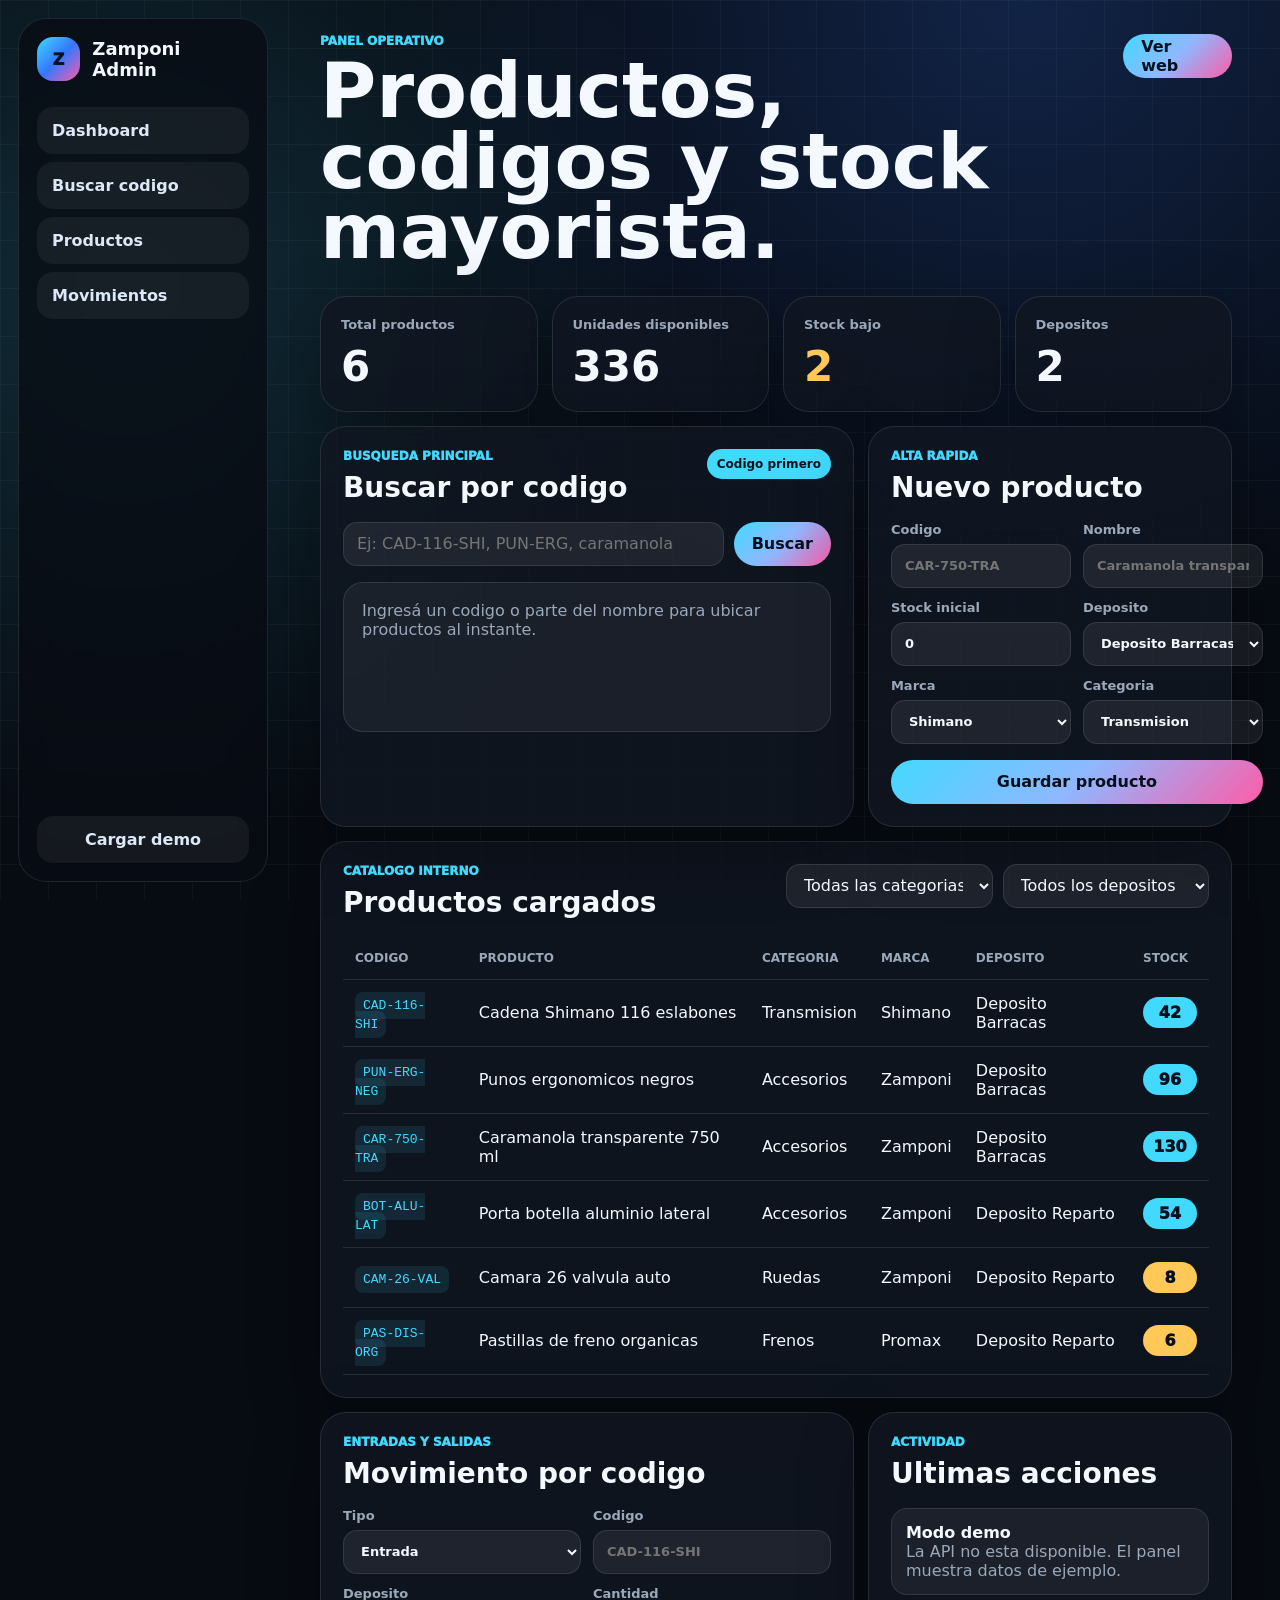
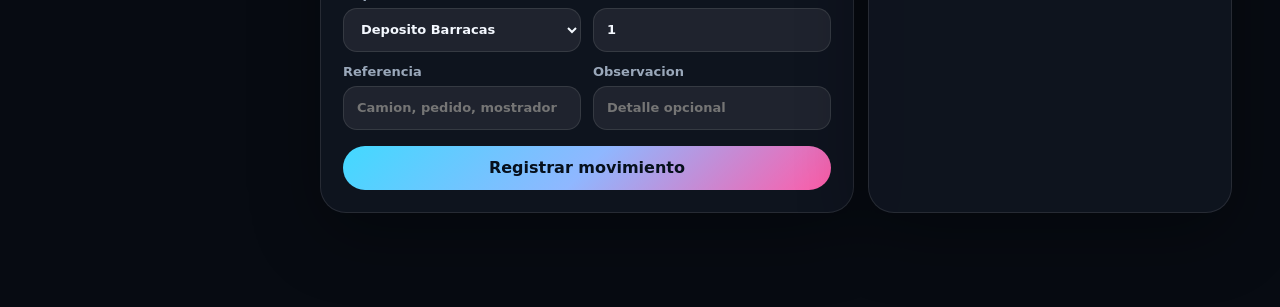
==== wwwroot/admin.html @ 4d88627c "Add admin panel and code-first product search" ====
<!doctype html>
<html lang="es">
<head>
    <meta charset="utf-8">
    <meta name="viewport" content="width=device-width, initial-scale=1">
    <title>Zamponi Admin | Productos y stock</title>
    <link rel="stylesheet" href="admin.css">
</head>
<body>
    <aside class="sidebar">
        <a class="admin-brand" href="/">
            <span>Z</span>
            <strong>Zamponi Admin</strong>
        </a>
        <nav>
            <a href="#dashboard">Dashboard</a>
            <a href="#busqueda">Buscar codigo</a>
            <a href="#productos">Productos</a>
            <a href="#movimientos">Movimientos</a>
        </nav>
        <button class="ghost-button" id="seedDemoButton" type="button">Cargar demo</button>
    </aside>

    <main class="admin-main">
        <header class="admin-top">
            <div>
                <p class="eyebrow">Panel operativo</p>
                <h1>Productos, codigos y stock mayorista.</h1>
            </div>
            <a class="public-link" href="/">Ver web</a>
        </header>

        <section class="dashboard" id="dashboard">
            <article class="stat-card">
                <span>Total productos</span>
                <strong id="totalProducts">0</strong>
            </article>
            <article class="stat-card">
                <span>Unidades disponibles</span>
                <strong id="totalUnits">0</strong>
            </article>
            <article class="stat-card warning">
                <span>Stock bajo</span>
                <strong id="lowStock">0</strong>
            </article>
            <article class="stat-card">
                <span>Depositos</span>
                <strong id="warehouses">0</strong>
            </article>
        </section>

        <section class="workspace-grid">
            <article class="panel search-panel" id="busqueda">
                <div class="panel-head">
                    <div>
                        <p class="eyebrow">Busqueda principal</p>
                        <h2>Buscar por codigo</h2>
                    </div>
                    <span class="live-pill">Codigo primero</span>
                </div>
                <form class="search-box" id="searchForm">
                    <input id="searchInput" name="searchInput" placeholder="Ej: CAD-116-SHI, PUN-ERG, caramanola" autocomplete="off">
                    <button type="submit">Buscar</button>
                </form>
                <div class="result-card" id="searchResult">
                    <p>Ingresá un codigo o parte del nombre para ubicar productos al instante.</p>
                </div>
            </article>

            <article class="panel">
                <div class="panel-head">
                    <div>
                        <p class="eyebrow">Alta rapida</p>
                        <h2>Nuevo producto</h2>
                    </div>
                </div>
                <form class="product-form" id="productForm">
                    <label>Codigo<input name="codigo" required placeholder="CAR-750-TRA"></label>
                    <label>Nombre<input name="nombre" required placeholder="Caramanola transparente 750 ml"></label>
                    <label>Stock inicial<input name="stock" required type="number" min="0" value="0"></label>
                    <label>Deposito<select name="almacenId" required></select></label>
                    <label>Marca<select name="marcaId" required></select></label>
                    <label>Categoria<select name="tipoProductoId" required></select></label>
                    <button class="full-button" type="submit">Guardar producto</button>
                </form>
            </article>
        </section>

        <section class="panel table-panel" id="productos">
            <div class="panel-head">
                <div>
                    <p class="eyebrow">Catalogo interno</p>
                    <h2>Productos cargados</h2>
                </div>
                <div class="filters">
                    <select id="categoryFilter">
                        <option value="">Todas las categorias</option>
                    </select>
                    <select id="warehouseFilter">
                        <option value="">Todos los depositos</option>
                    </select>
                </div>
            </div>
            <div class="table-wrap">
                <table>
                    <thead>
                        <tr>
                            <th>Codigo</th>
                            <th>Producto</th>
                            <th>Categoria</th>
                            <th>Marca</th>
                            <th>Deposito</th>
                            <th>Stock</th>
                        </tr>
                    </thead>
                    <tbody id="productsTable"></tbody>
                </table>
            </div>
        </section>

        <section class="workspace-grid" id="movimientos">
            <article class="panel">
                <div class="panel-head">
                    <div>
                        <p class="eyebrow">Entradas y salidas</p>
                        <h2>Movimiento por codigo</h2>
                    </div>
                </div>
                <form class="movement-form" id="movementForm">
                    <label>Tipo<select name="tipo"><option value="entrada">Entrada</option><option value="salida">Salida</option></select></label>
                    <label>Codigo<input name="codigoProducto" required placeholder="CAD-116-SHI"></label>
                    <label>Deposito<select name="almacenId" required></select></label>
                    <label>Cantidad<input name="cantidad" required type="number" min="1" value="1"></label>
                    <label>Referencia<input name="referencia" placeholder="Camion, pedido, mostrador"></label>
                    <label>Observacion<input name="observacion" placeholder="Detalle opcional"></label>
                    <button class="full-button" type="submit">Registrar movimiento</button>
                </form>
            </article>

            <article class="panel activity-panel">
                <div class="panel-head">
                    <div>
                        <p class="eyebrow">Actividad</p>
                        <h2>Ultimas acciones</h2>
                    </div>
                </div>
                <div class="activity-list" id="activityList"></div>
            </article>
        </section>
    </main>

    <script src="admin.js"></script>
</body>
</html>
---- wwwroot/admin.css ----
:root {
    --bg: #070b12;
    --surface: #101722;
    --surface-2: #151f2d;
    --line: rgba(255, 255, 255, 0.1);
    --ink: #f4f8ff;
    --muted: #9aa8ba;
    --cyan: #42d9ff;
    --blue: #3478ff;
    --pink: #ff5ca8;
    --warn: #ffc857;
}

* {
    box-sizing: border-box;
}

body {
    min-height: 100vh;
    margin: 0;
    color: var(--ink);
    font-family: Inter, ui-sans-serif, system-ui, "Segoe UI", Arial, sans-serif;
    background:
        radial-gradient(circle at 80% 0%, rgba(52, 120, 255, 0.22), transparent 30%),
        radial-gradient(circle at 10% 15%, rgba(66, 217, 255, 0.16), transparent 28%),
        var(--bg);
}

body::before {
    position: fixed;
    inset: 0;
    z-index: -1;
    content: "";
    background-image:
        linear-gradient(rgba(255, 255, 255, 0.035) 1px, transparent 1px),
        linear-gradient(90deg, rgba(255, 255, 255, 0.035) 1px, transparent 1px);
    background-size: 48px 48px;
}

a {
    color: inherit;
    text-decoration: none;
}

button,
input,
select {
    font: inherit;
}

.sidebar {
    position: fixed;
    inset: 18px auto 18px 18px;
    display: flex;
    flex-direction: column;
    width: 250px;
    padding: 18px;
    background: rgba(8, 12, 20, 0.78);
    border: 1px solid var(--line);
    border-radius: 28px;
    backdrop-filter: blur(16px);
}

.admin-brand {
    display: flex;
    align-items: center;
    gap: 12px;
    margin-bottom: 26px;
}

.admin-brand span {
    display: grid;
    width: 44px;
    height: 44px;
    place-items: center;
    color: #07111d;
    font-weight: 950;
    background: linear-gradient(135deg, var(--cyan), var(--blue), var(--pink));
    border-radius: 16px;
}

.admin-brand strong {
    font-size: 18px;
}

.sidebar nav {
    display: grid;
    gap: 8px;
}

.sidebar nav a,
.ghost-button,
.public-link,
button {
    border: 0;
    cursor: pointer;
    font-weight: 850;
}

.sidebar nav a,
.ghost-button {
    padding: 13px 14px;
    color: #dce8f7;
    background: rgba(255, 255, 255, 0.055);
    border: 1px solid transparent;
    border-radius: 16px;
}

.sidebar nav a:hover,
.ghost-button:hover {
    border-color: rgba(66, 217, 255, 0.4);
}

.ghost-button {
    margin-top: auto;
}

.admin-main {
    width: min(1420px, calc(100% - 300px));
    margin-left: 286px;
    padding: 34px 34px 80px;
}

.admin-top {
    display: flex;
    align-items: flex-start;
    justify-content: space-between;
    gap: 24px;
    margin-bottom: 28px;
}

.eyebrow {
    margin: 0 0 8px;
    color: var(--cyan);
    font-size: 12px;
    font-weight: 950;
    text-transform: uppercase;
}

h1,
h2,
p {
    margin-top: 0;
}

h1 {
    max-width: 780px;
    margin-bottom: 0;
    font-size: clamp(42px, 6vw, 82px);
    line-height: 0.92;
}

h2 {
    margin-bottom: 0;
    font-size: 28px;
}

.public-link,
.full-button,
.search-box button {
    display: inline-flex;
    min-height: 44px;
    align-items: center;
    justify-content: center;
    padding: 0 18px;
    color: #06101c;
    background: linear-gradient(135deg, var(--cyan), #8fb7ff, var(--pink));
    border-radius: 999px;
}

.dashboard {
    display: grid;
    grid-template-columns: repeat(4, minmax(0, 1fr));
    gap: 14px;
    margin-bottom: 14px;
}

.stat-card,
.panel {
    background: rgba(16, 23, 34, 0.82);
    border: 1px solid var(--line);
    border-radius: 26px;
    box-shadow: 0 22px 70px rgba(0, 0, 0, 0.32);
}

.stat-card {
    padding: 20px;
}

.stat-card span {
    display: block;
    color: var(--muted);
    font-size: 13px;
    font-weight: 750;
}

.stat-card strong {
    display: block;
    margin-top: 10px;
    font-size: 42px;
}

.stat-card.warning strong {
    color: var(--warn);
}

.workspace-grid {
    display: grid;
    grid-template-columns: minmax(0, 1.1fr) minmax(360px, 0.75fr);
    gap: 14px;
    margin-bottom: 14px;
}

.panel {
    padding: 22px;
}

.panel-head {
    display: flex;
    align-items: flex-start;
    justify-content: space-between;
    gap: 18px;
    margin-bottom: 18px;
}

.live-pill {
    padding: 8px 10px;
    color: #07111d;
    font-size: 12px;
    font-weight: 900;
    background: var(--cyan);
    border-radius: 999px;
}

.search-box {
    display: grid;
    grid-template-columns: 1fr auto;
    gap: 10px;
}

input,
select {
    width: 100%;
    min-height: 44px;
    padding: 0 13px;
    color: var(--ink);
    background: rgba(255, 255, 255, 0.07);
    border: 1px solid var(--line);
    border-radius: 14px;
    outline: 0;
}

input:focus,
select:focus {
    border-color: rgba(66, 217, 255, 0.62);
}

option {
    color: #08111d;
}

.result-card {
    min-height: 150px;
    margin-top: 16px;
    padding: 18px;
    color: var(--muted);
    background: rgba(255, 255, 255, 0.05);
    border: 1px solid var(--line);
    border-radius: 20px;
}

.result-card strong {
    color: var(--ink);
}

.product-form,
.movement-form {
    display: grid;
    grid-template-columns: repeat(2, minmax(180px, 1fr));
    gap: 12px;
}

label {
    display: grid;
    gap: 7px;
    color: var(--muted);
    font-size: 13px;
    font-weight: 750;
}

.full-button {
    grid-column: 1 / -1;
    margin-top: 4px;
}

.table-panel {
    margin-bottom: 14px;
}

.filters {
    display: flex;
    gap: 10px;
}

.table-wrap {
    overflow-x: auto;
}

table {
    width: 100%;
    border-collapse: collapse;
    min-width: 850px;
}

th,
td {
    padding: 14px 12px;
    text-align: left;
    border-bottom: 1px solid var(--line);
}

th {
    color: var(--muted);
    font-size: 12px;
    text-transform: uppercase;
}

td code {
    padding: 6px 8px;
    color: var(--cyan);
    background: rgba(66, 217, 255, 0.1);
    border-radius: 8px;
}

.stock-badge {
    display: inline-flex;
    min-width: 54px;
    justify-content: center;
    padding: 6px 9px;
    color: #07111d;
    font-weight: 950;
    background: var(--cyan);
    border-radius: 999px;
}

.stock-badge.low {
    background: var(--warn);
}

.activity-list {
    display: grid;
    gap: 10px;
}

.activity-item {
    padding: 14px;
    color: var(--muted);
    background: rgba(255, 255, 255, 0.055);
    border: 1px solid var(--line);
    border-radius: 16px;
}

.activity-item strong {
    display: block;
    color: var(--ink);
}

@media (max-width: 1050px) {
    .sidebar {
        position: static;
        width: auto;
        margin: 14px;
    }

    .sidebar nav {
        grid-template-columns: repeat(4, minmax(0, 1fr));
    }

    .admin-main {
        width: auto;
        margin: 0;
        padding: 14px 14px 60px;
    }

    .dashboard,
    .workspace-grid {
        grid-template-columns: 1fr 1fr;
    }
}

@media (max-width: 720px) {
    .admin-top,
    .panel-head {
        flex-direction: column;
    }

    .sidebar nav,
    .dashboard,
    .workspace-grid,
    .product-form,
    .movement-form {
        grid-template-columns: 1fr;
    }

    .search-box {
        grid-template-columns: 1fr;
    }

    .filters {
        width: 100%;
        flex-direction: column;
    }
}
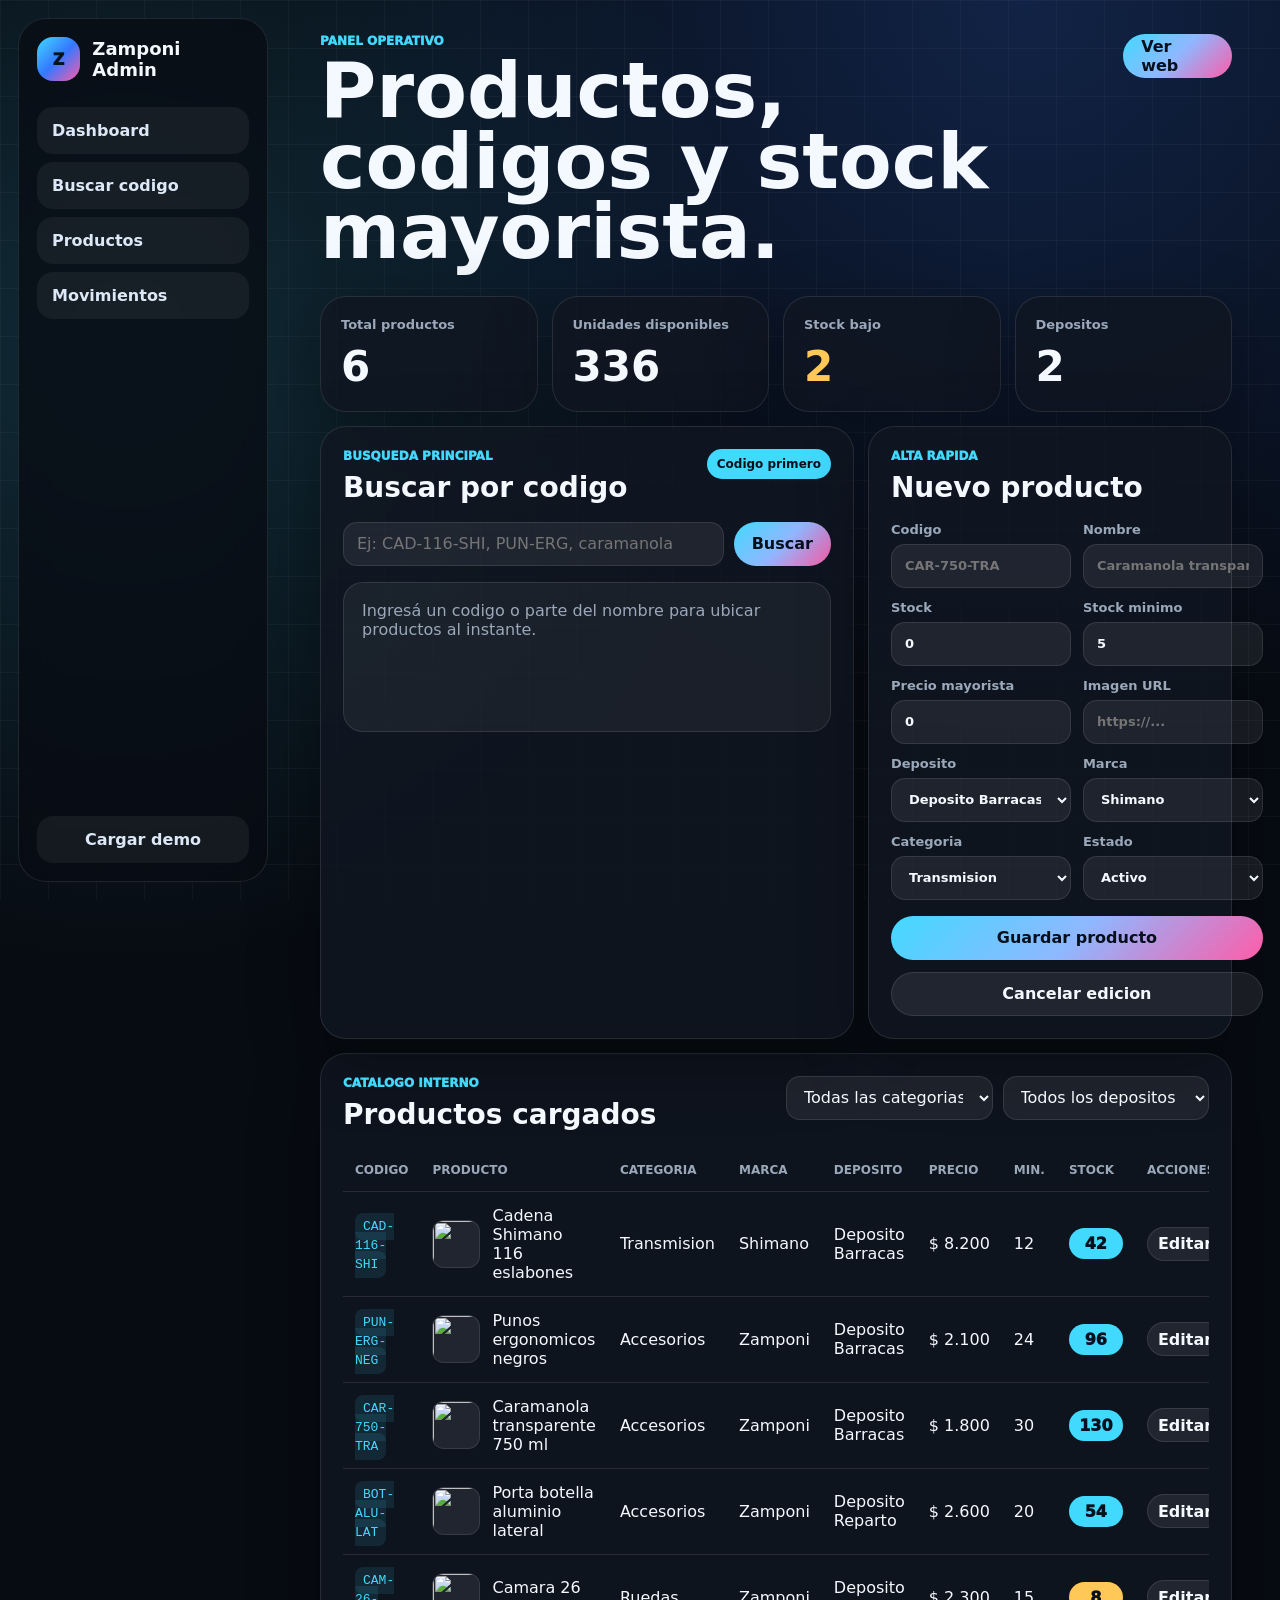
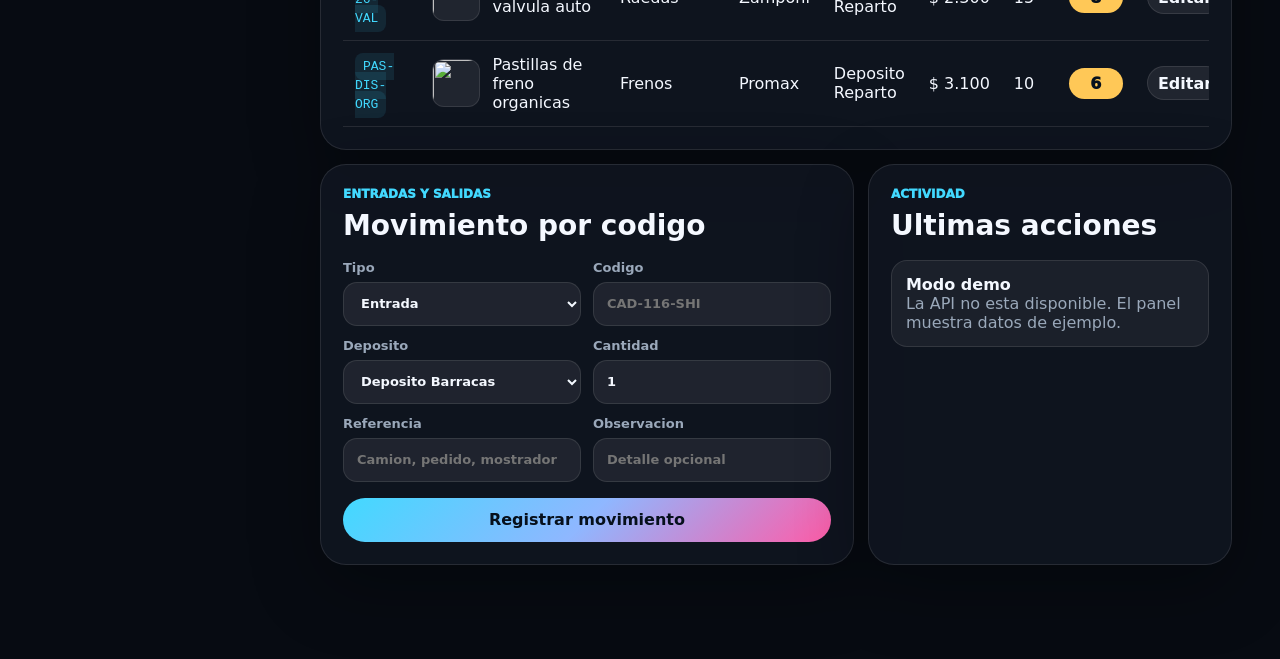
==== commit 98f49bb5: "Add product pricing images and dynamic catalog" ====
--- a/wwwroot/admin.html
+++ b/wwwroot/admin.html
@@ -75,13 +75,19 @@
                     </div>
                 </div>
                 <form class="product-form" id="productForm">
+                    <input name="id" type="hidden">
                     <label>Codigo<input name="codigo" required placeholder="CAR-750-TRA"></label>
                     <label>Nombre<input name="nombre" required placeholder="Caramanola transparente 750 ml"></label>
-                    <label>Stock inicial<input name="stock" required type="number" min="0" value="0"></label>
+                    <label>Stock<input name="stock" required type="number" min="0" value="0"></label>
+                    <label>Stock minimo<input name="stockMinimo" required type="number" min="0" value="5"></label>
+                    <label>Precio mayorista<input name="precioMayorista" required type="number" min="0" step="0.01" value="0"></label>
+                    <label>Imagen URL<input name="imagenUrl" placeholder="https://..."></label>
                     <label>Deposito<select name="almacenId" required></select></label>
                     <label>Marca<select name="marcaId" required></select></label>
                     <label>Categoria<select name="tipoProductoId" required></select></label>
-                    <button class="full-button" type="submit">Guardar producto</button>
+                    <label>Estado<select name="activo"><option value="true">Activo</option><option value="false">Inactivo</option></select></label>
+                    <button class="full-button" id="saveProductButton" type="submit">Guardar producto</button>
+                    <button class="secondary-button" id="cancelEditButton" type="button" hidden>Cancelar edicion</button>
                 </form>
             </article>
         </section>
@@ -110,7 +116,10 @@
                             <th>Categoria</th>
                             <th>Marca</th>
                             <th>Deposito</th>
+                            <th>Precio</th>
+                            <th>Min.</th>
                             <th>Stock</th>
+                            <th>Acciones</th>
                         </tr>
                     </thead>
                     <tbody id="productsTable"></tbody>
--- a/wwwroot/admin.css
+++ b/wwwroot/admin.css
@@ -157,6 +157,7 @@
 
 .public-link,
 .full-button,
+.secondary-button,
 .search-box button {
     display: inline-flex;
     min-height: 44px;
@@ -168,6 +169,13 @@
     border-radius: 999px;
 }
 
+.secondary-button {
+    grid-column: 1 / -1;
+    color: var(--ink);
+    background: rgba(255, 255, 255, 0.08);
+    border: 1px solid var(--line);
+}
+
 .dashboard {
     display: grid;
     grid-template-columns: repeat(4, minmax(0, 1fr));
@@ -330,6 +338,22 @@
     color: var(--cyan);
     background: rgba(66, 217, 255, 0.1);
     border-radius: 8px;
+}
+
+.product-cell {
+    display: flex;
+    align-items: center;
+    gap: 12px;
+}
+
+.product-thumb {
+    width: 48px;
+    height: 48px;
+    flex: 0 0 auto;
+    object-fit: cover;
+    background: rgba(255, 255, 255, 0.08);
+    border: 1px solid var(--line);
+    border-radius: 12px;
 }
 
 .stock-badge {
@@ -347,6 +371,25 @@
     background: var(--warn);
 }
 
+.row-actions {
+    display: flex;
+    gap: 8px;
+}
+
+.icon-button {
+    min-height: 34px;
+    padding: 0 10px;
+    color: var(--ink);
+    background: rgba(255, 255, 255, 0.08);
+    border: 1px solid var(--line);
+    border-radius: 999px;
+}
+
+.icon-button.danger {
+    color: #ffdbe8;
+    border-color: rgba(255, 92, 168, 0.42);
+}
+
 .activity-list {
     display: grid;
     gap: 10px;
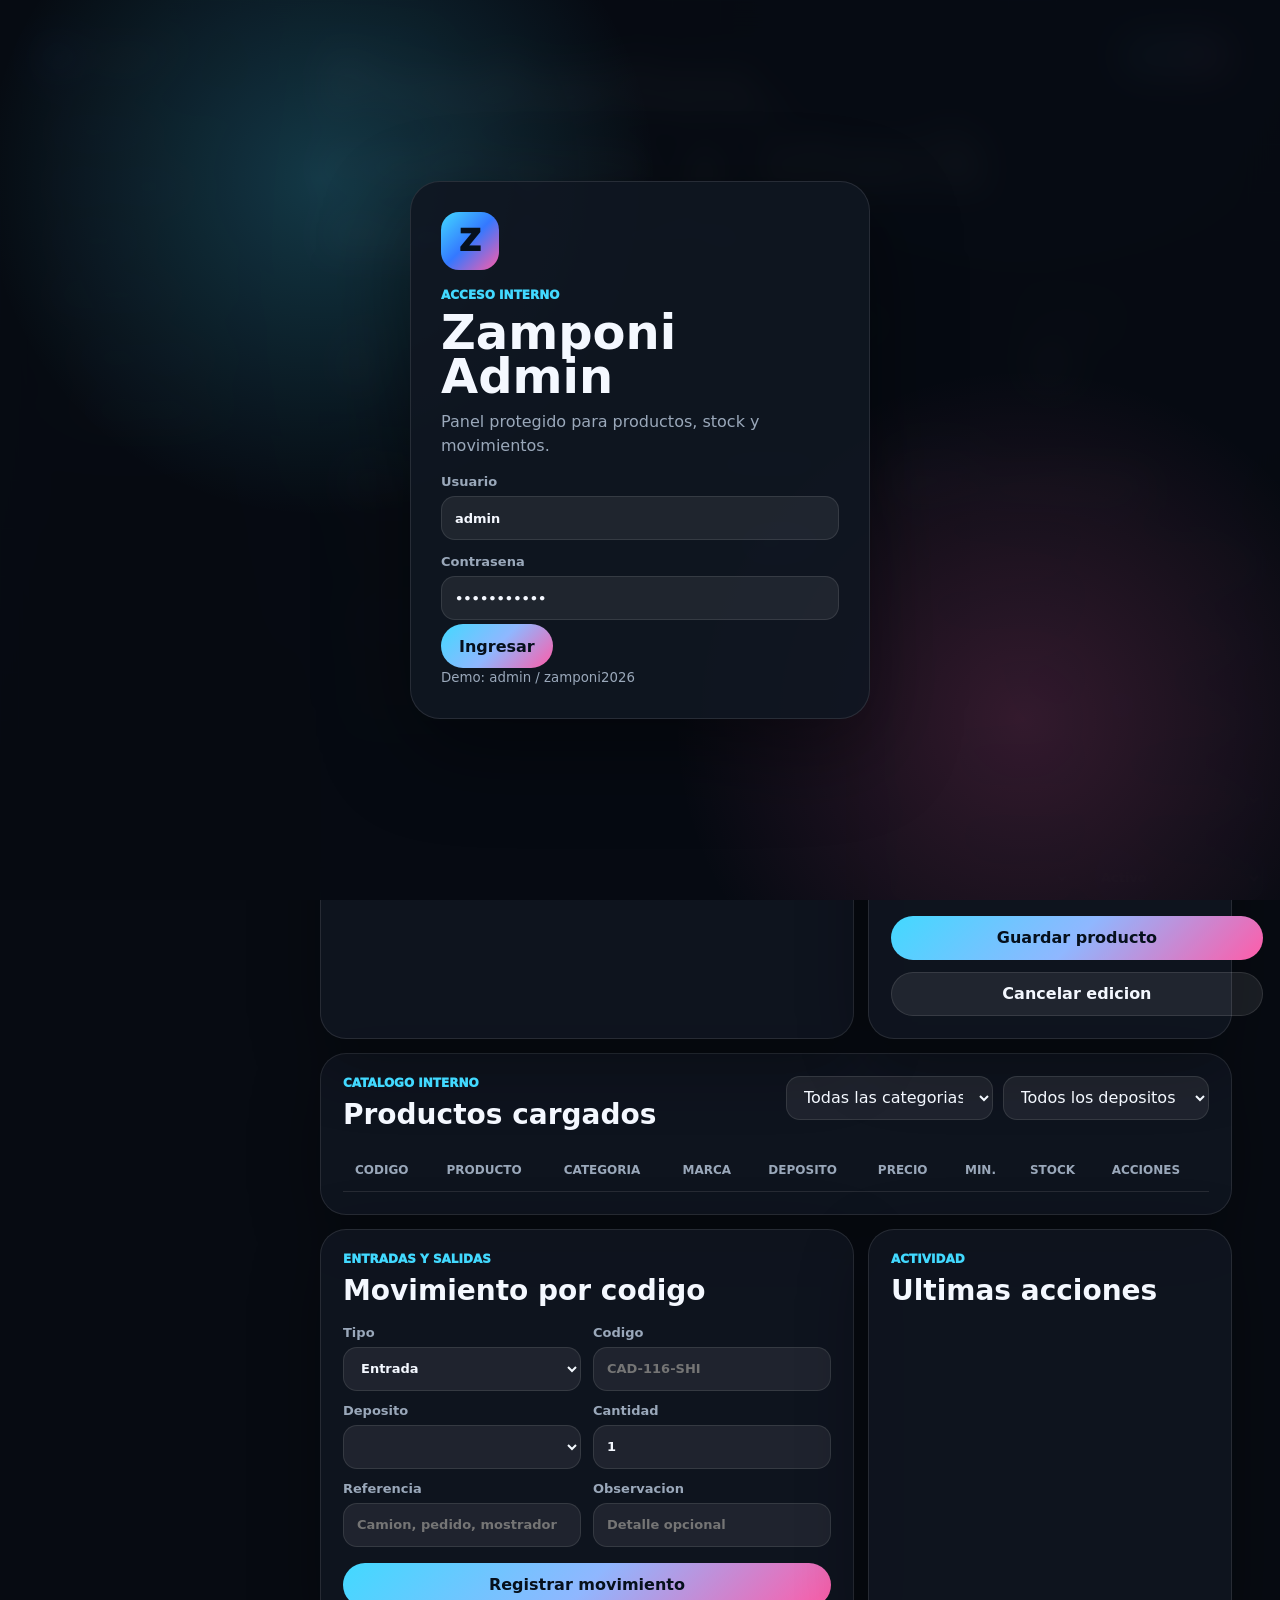
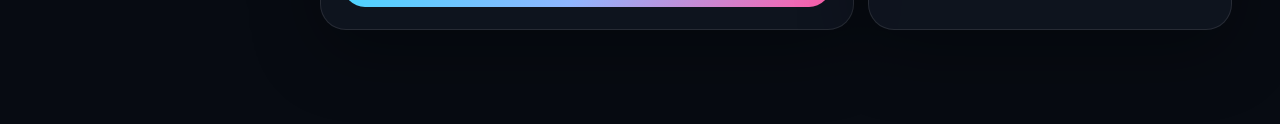
==== commit 1415fab7: "Add admin login and protect stock operations" ====
--- a/wwwroot/admin.html
+++ b/wwwroot/admin.html
@@ -7,6 +7,19 @@
     <link rel="stylesheet" href="admin.css">
 </head>
 <body>
+    <section class="login-screen" id="loginScreen">
+        <form class="login-card" id="loginForm">
+            <span class="login-logo">Z</span>
+            <p class="eyebrow">Acceso interno</p>
+            <h1>Zamponi Admin</h1>
+            <p>Panel protegido para productos, stock y movimientos.</p>
+            <label>Usuario<input name="username" autocomplete="username" value="admin" required></label>
+            <label>Contrasena<input name="password" type="password" autocomplete="current-password" value="zamponi2026" required></label>
+            <button class="full-button" type="submit">Ingresar</button>
+            <small id="loginMessage">Demo: admin / zamponi2026</small>
+        </form>
+    </section>
+
     <aside class="sidebar">
         <a class="admin-brand" href="/">
             <span>Z</span>
@@ -18,6 +31,7 @@
             <a href="#productos">Productos</a>
             <a href="#movimientos">Movimientos</a>
         </nav>
+        <button class="ghost-button" id="logoutButton" type="button">Cerrar sesion</button>
         <button class="ghost-button" id="seedDemoButton" type="button">Cargar demo</button>
     </aside>
 
--- a/wwwroot/admin.css
+++ b/wwwroot/admin.css
@@ -37,6 +37,66 @@
     background-size: 48px 48px;
 }
 
+body.locked {
+    overflow: hidden;
+}
+
+.login-screen {
+    position: fixed;
+    inset: 0;
+    z-index: 100;
+    display: none;
+    place-items: center;
+    padding: 18px;
+    background:
+        radial-gradient(circle at 25% 20%, rgba(66, 217, 255, 0.22), transparent 28%),
+        radial-gradient(circle at 80% 80%, rgba(255, 92, 168, 0.18), transparent 28%),
+        rgba(7, 11, 18, 0.96);
+    backdrop-filter: blur(18px);
+}
+
+.login-screen.is-visible {
+    display: grid;
+}
+
+.login-card {
+    width: min(460px, 100%);
+    padding: 30px;
+    background: rgba(16, 23, 34, 0.9);
+    border: 1px solid var(--line);
+    border-radius: 30px;
+    box-shadow: 0 30px 90px rgba(0, 0, 0, 0.42);
+}
+
+.login-logo {
+    display: grid;
+    width: 58px;
+    height: 58px;
+    place-items: center;
+    margin-bottom: 18px;
+    color: #06101c;
+    font-size: 30px;
+    font-weight: 950;
+    background: linear-gradient(135deg, var(--cyan), var(--blue), var(--pink));
+    border-radius: 18px;
+}
+
+.login-card h1 {
+    margin-bottom: 12px;
+    font-size: 48px;
+}
+
+.login-card p:not(.eyebrow),
+.login-card small {
+    display: block;
+    color: var(--muted);
+    line-height: 1.5;
+}
+
+.login-card label {
+    margin-top: 14px;
+}
+
 a {
     color: inherit;
     text-decoration: none;
@@ -113,6 +173,14 @@
 
 .ghost-button {
     margin-top: auto;
+}
+
+#logoutButton {
+    margin-top: 14px;
+}
+
+#seedDemoButton {
+    margin-top: 8px;
 }
 
 .admin-main {
